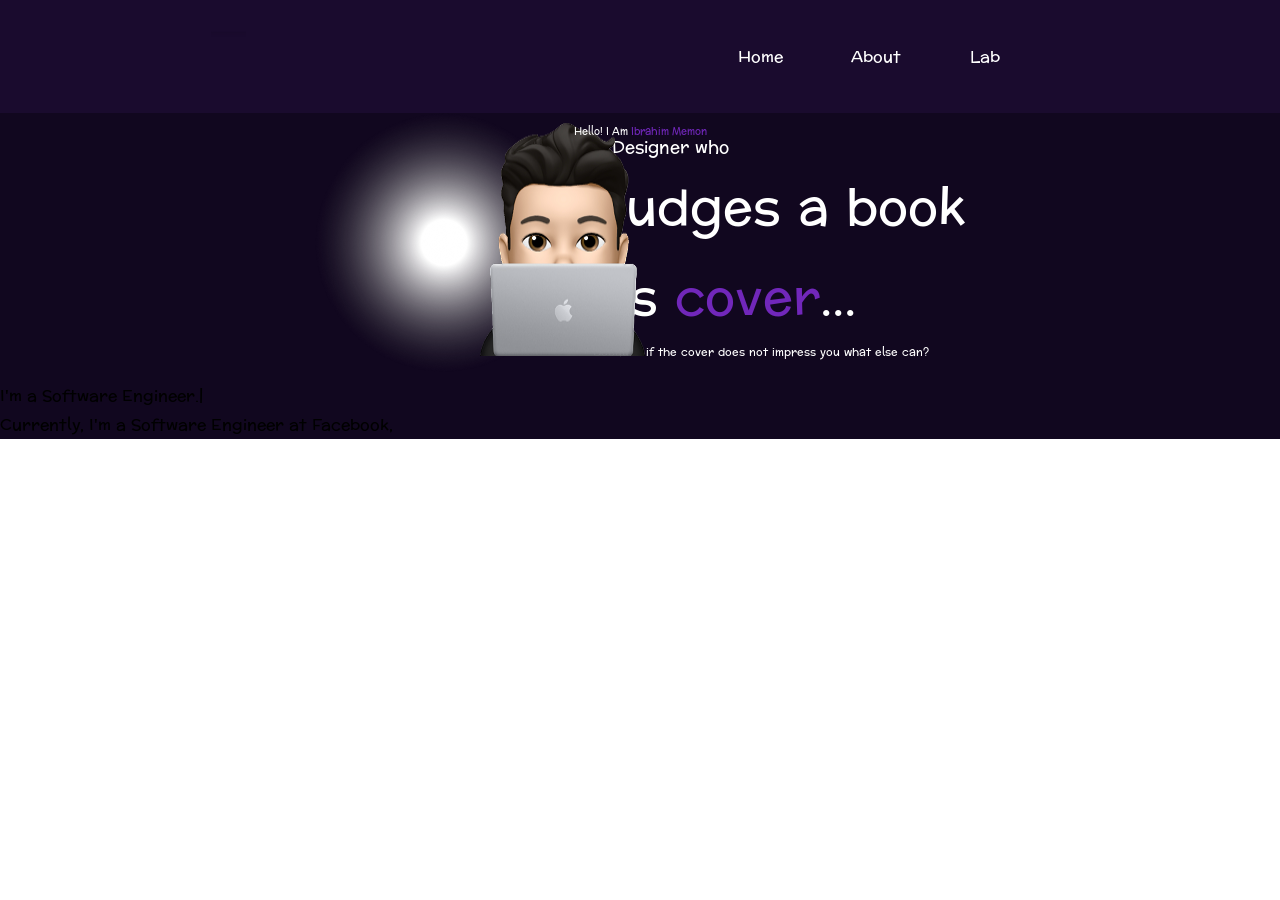
==== index.html @ 058b77a1 "item hh" ====
<!doctype html>
<html lang="en">
  <head>
    <meta charset="UTF-8" />
    <meta name="viewport" content="width=device-width, initial-scale=1.0" />
    <link rel="stylesheet" href="/main.css" />
    <title>Document</title>
  </head>
  <body>
    <div id="header">   </div>
    <div id="banner">   </div>

    <main class="main-box">
      <div class="item-main">
        <div class="item-text">I'm a Software Engineer.|</div>
        <div class="item-text2">
          Currently, I'm a Software Engineer at Facebook,
        </div>
      </div>
    </main>
    <script>
      async function loadComponent(id, file) {
        const res = await fetch(`components/${file}`);
        const html = await res.text();
        document.getElementById(id).innerHTML = html;
      }
      loadComponent("header", "header.html");
      loadComponent("banner", "banner.html");
    </script>
  </body>
</html>
---- main.css ----
@import url(/style/banner.css);
@import url(./style/header.css);

.main-box{
    width: 100%;
    background-color: #11071F;
}
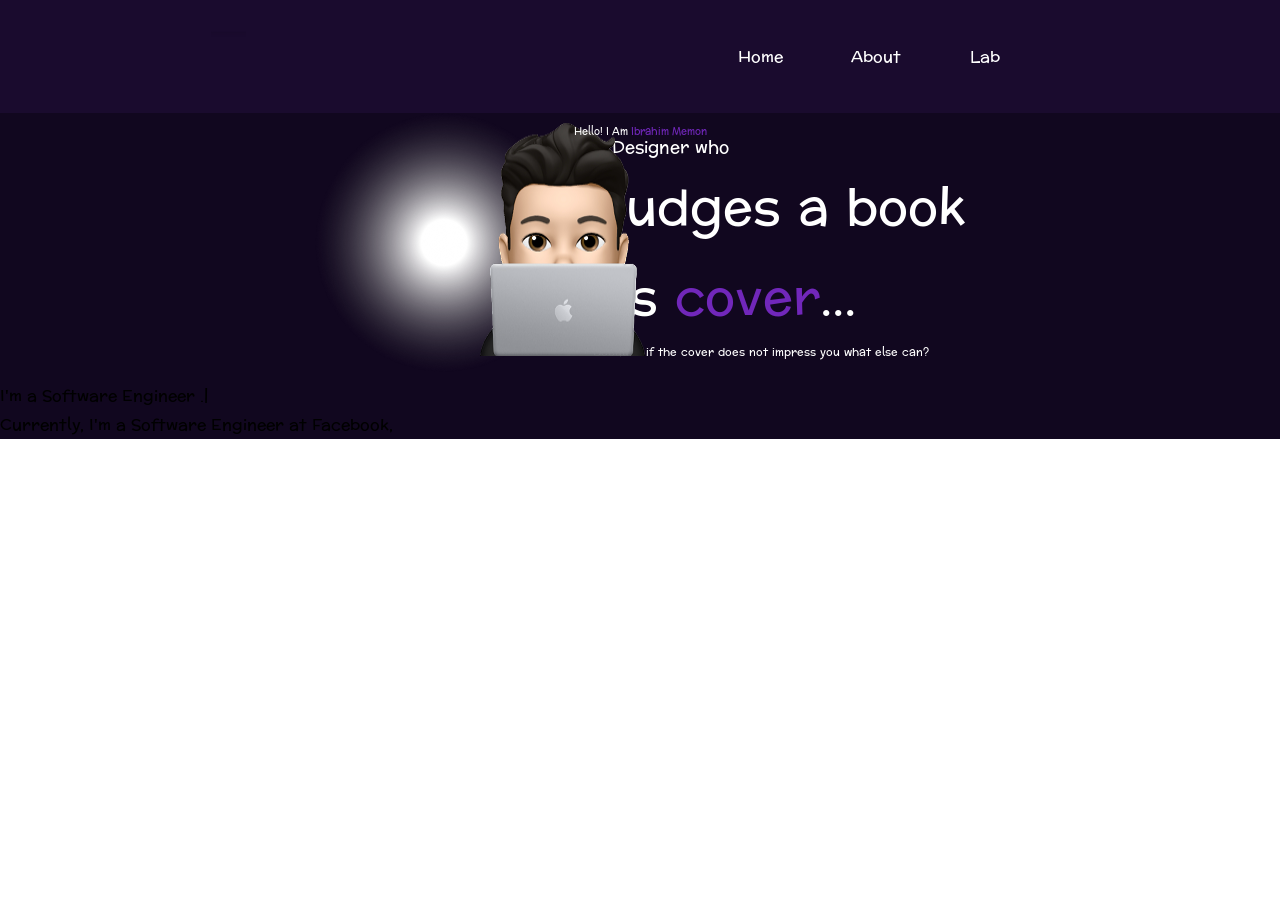
==== commit 96cc60f2: "first commit" ====
--- a/index.html
+++ b/index.html
@@ -3,16 +3,16 @@
   <head>
     <meta charset="UTF-8" />
     <meta name="viewport" content="width=device-width, initial-scale=1.0" />
-    <link rel="stylesheet" href="/main.css" />
+    <link rel="stylesheet" href="/main.css" />  
     <title>Document</title>
   </head>
   <body>
-    <div id="header">   </div>
-    <div id="banner">   </div>
+    <div id="header"> </div>
+    <div id="banner">  </div>
 
     <main class="main-box">
       <div class="item-main">
-        <div class="item-text">I'm a Software Engineer.|</div>
+        <div class="item-text">I'm a Software Engineer  .| </div>
         <div class="item-text2">
           Currently, I'm a Software Engineer at Facebook,
         </div>
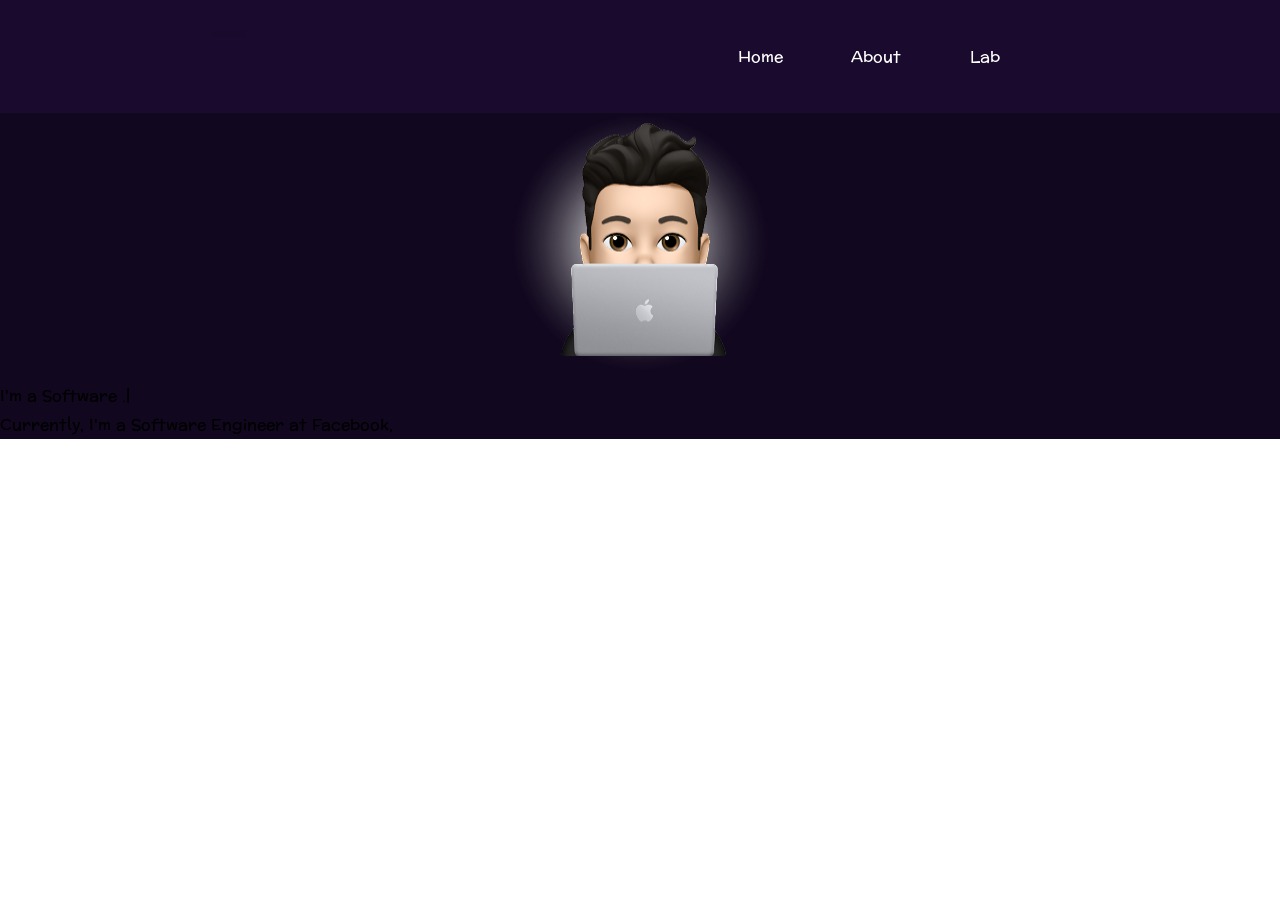
==== commit 9efef150: "first commit" ====
--- a/index.html
+++ b/index.html
@@ -12,7 +12,7 @@
 
     <main class="main-box">
       <div class="item-main">
-        <div class="item-text">I'm a Software Engineer  .| </div>
+        <div class="item-text">I'm a Software     .| </div>
         <div class="item-text2">
           Currently, I'm a Software Engineer at Facebook,
         </div>
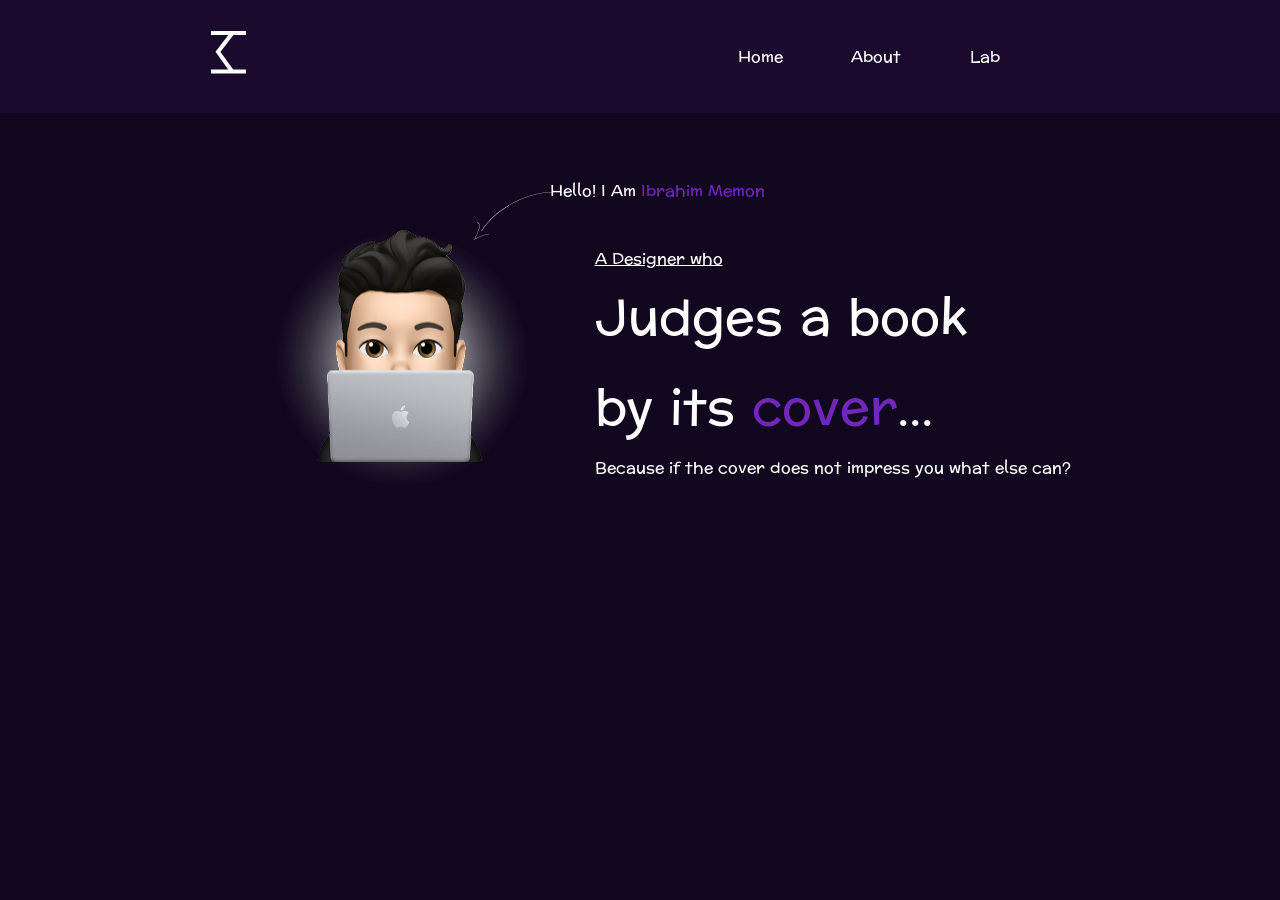
==== commit e059d137: "baner portfolio" ====
--- a/index.html
+++ b/index.html
@@ -10,14 +10,6 @@
     <div id="header"> </div>
     <div id="banner">  </div>
 
-    <main class="main-box">
-      <div class="item-main">
-        <div class="item-text">I'm a Software     .| </div>
-        <div class="item-text2">
-          Currently, I'm a Software Engineer at Facebook,
-        </div>
-      </div>
-    </main>
     <script>
       async function loadComponent(id, file) {
         const res = await fetch(`components/${file}`);
--- a/main.css
+++ b/main.css
@@ -4,4 +4,11 @@
 .main-box{
     width: 100%;
     background-color: #11071F;
+    
 }
+
+body{
+    width: 100vw;
+    height: 100vh;
+    background-color: #11071F;
+}
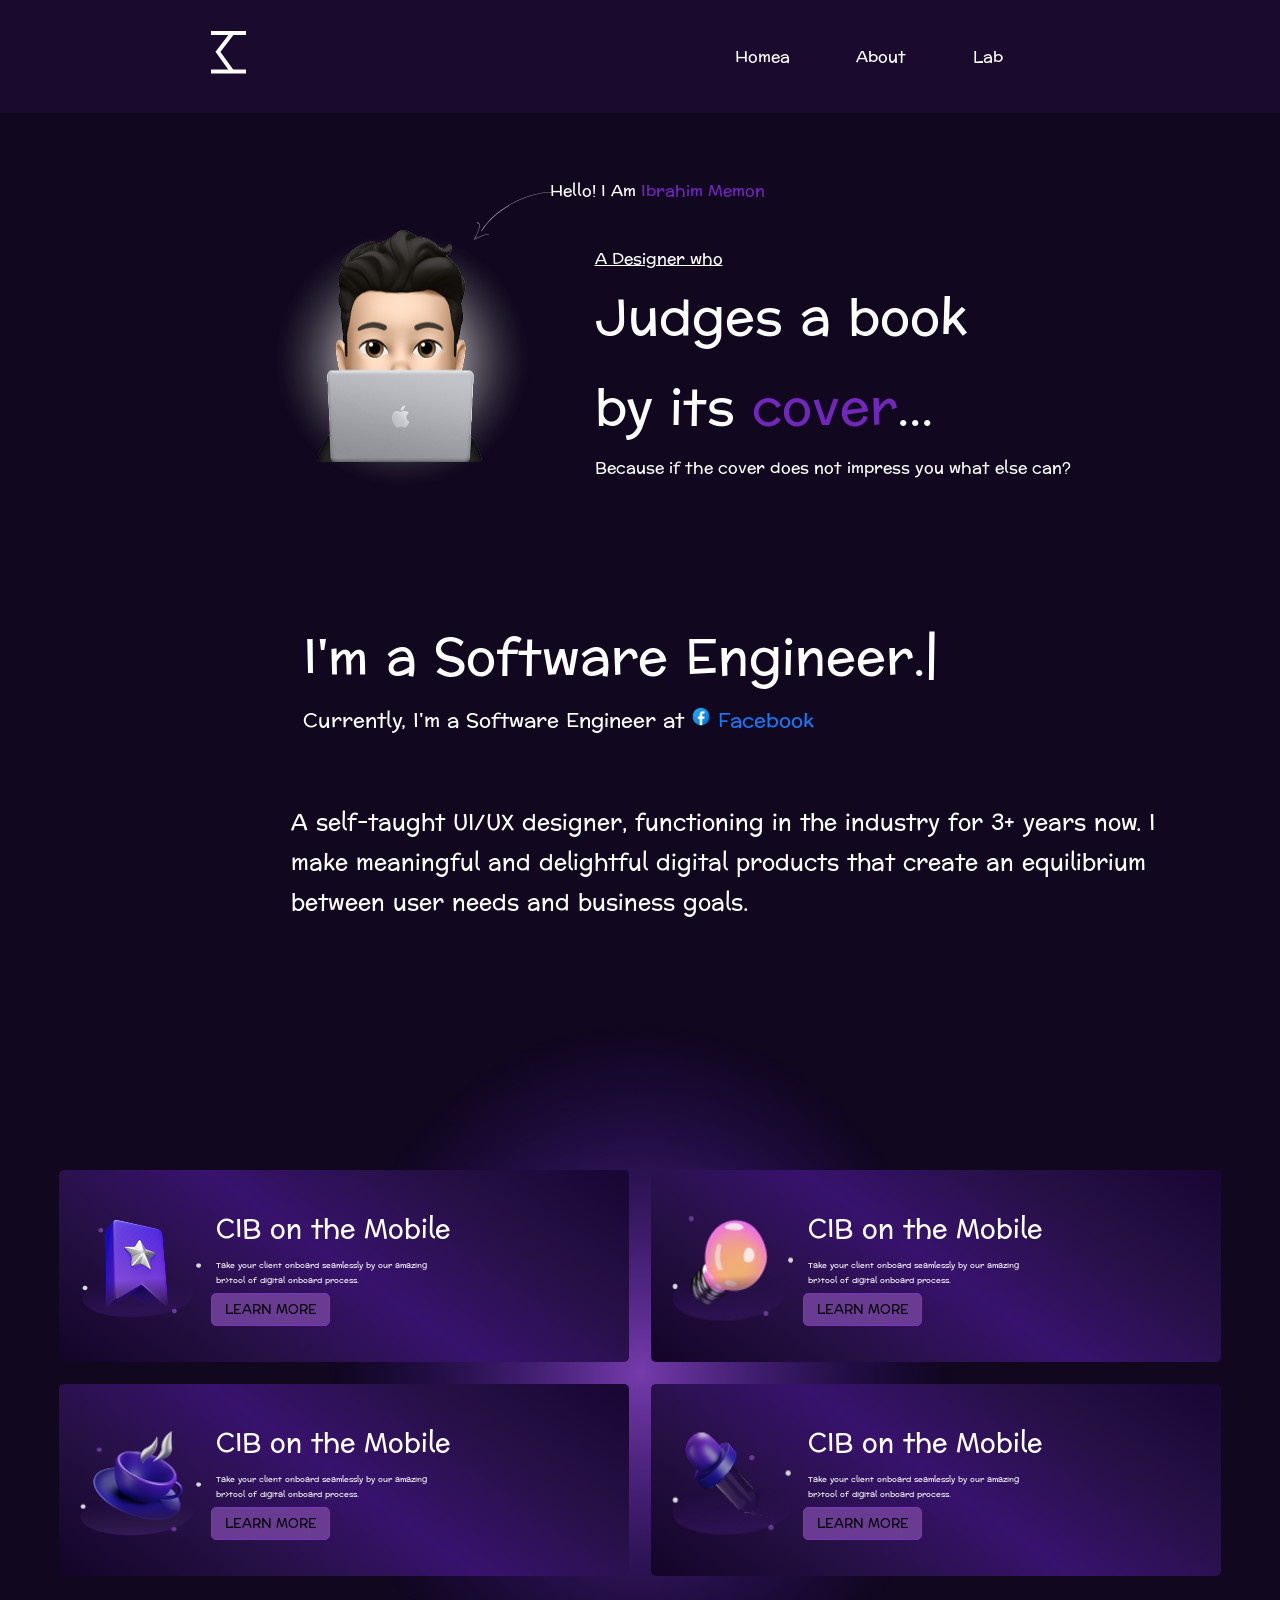
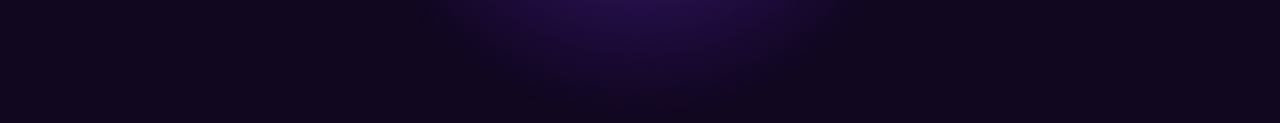
==== commit fc1d1872: "baner portfolio" ====
--- a/index.html
+++ b/index.html
@@ -9,6 +9,7 @@
   <body>
     <div id="header"> </div>
     <div id="banner">  </div>
+    <div id="main"></div>
 
     <script>
       async function loadComponent(id, file) {
@@ -18,6 +19,7 @@
       }
       loadComponent("header", "header.html");
       loadComponent("banner", "banner.html");
+      loadComponent("main", "main.html");
     </script>
   </body>
 </html>
--- a/main.css
+++ b/main.css
@@ -1,14 +1,98 @@
 @import url(/style/banner.css);
 @import url(./style/header.css);
 
-.main-box{
-    width: 100%;
+
+body ,html{
+
+   height: 100%;
+
+}
+
+#main{
     background-color: #11071F;
+    display: flex;
+    flex-direction: column;
+    justify-content: space-evenly;
+    align-items: center;
+}
+
+
+
+.Engineer{
+  width: 674px; 
+    height: 90px;
+    color: #fff;
+    font-size: 50px;
+    width: 674px;
+
+}
+.Engineer p{
+    font-size: 20px;
+}
+.Engineer span{
+    color: #1877F2;
+}
+
+.pragraf{
+   
+    width: 890px;
+    height: 120px;
+    font-size: 22px;
+    color: #fff;
+    margin-top: 100px;
+    margin-left: 15%;
+
+
+}
+
+.radial{
+   width: 625px;
+    height: 700px;
+    background-image: url(/imgs/Gradient.png);
+    background-size: cover;
+    display: flex;
+    align-items: center;
+    margin-top: 100px;
+    position: relative;
+    justify-content: space-evenly;
+    flex-direction: column;
+}
+
+.continer{
+    display: grid;
+    grid-template-columns: repeat(2 ,1fr);
+    grid-template-rows: repeat(2 ,1fr);
+    gap: 22px;
+    top: 20%;
+
+}
+.item{
+    width: 570px;
+    height: 192px;
+    background-color: #1877F2;
+    border-radius: 5px;
+    display: flex;
+    align-items: center;
+    gap: 10px;
+    color: #fff;
+    background: linear-gradient(35deg , #130428 , #251043 , #38126D , #261045 ,#190634);
+    padding: 20px;
+
+}
+
+.item label{
+    font-size: 26px;
+    padding: 5px;
     
 }
+.item p{
+    font-size: 8px;
+    padding: 5px;
+}
 
-body{
-    width: 100vw;
-    height: 100vh;
-    background-color: #11071F;
-}
+.item button{
+    width: 119px;
+    height: 33px;
+    border: solid 1px #7b34bd;
+    border-radius: 5px;
+    background-color: #693B93;}
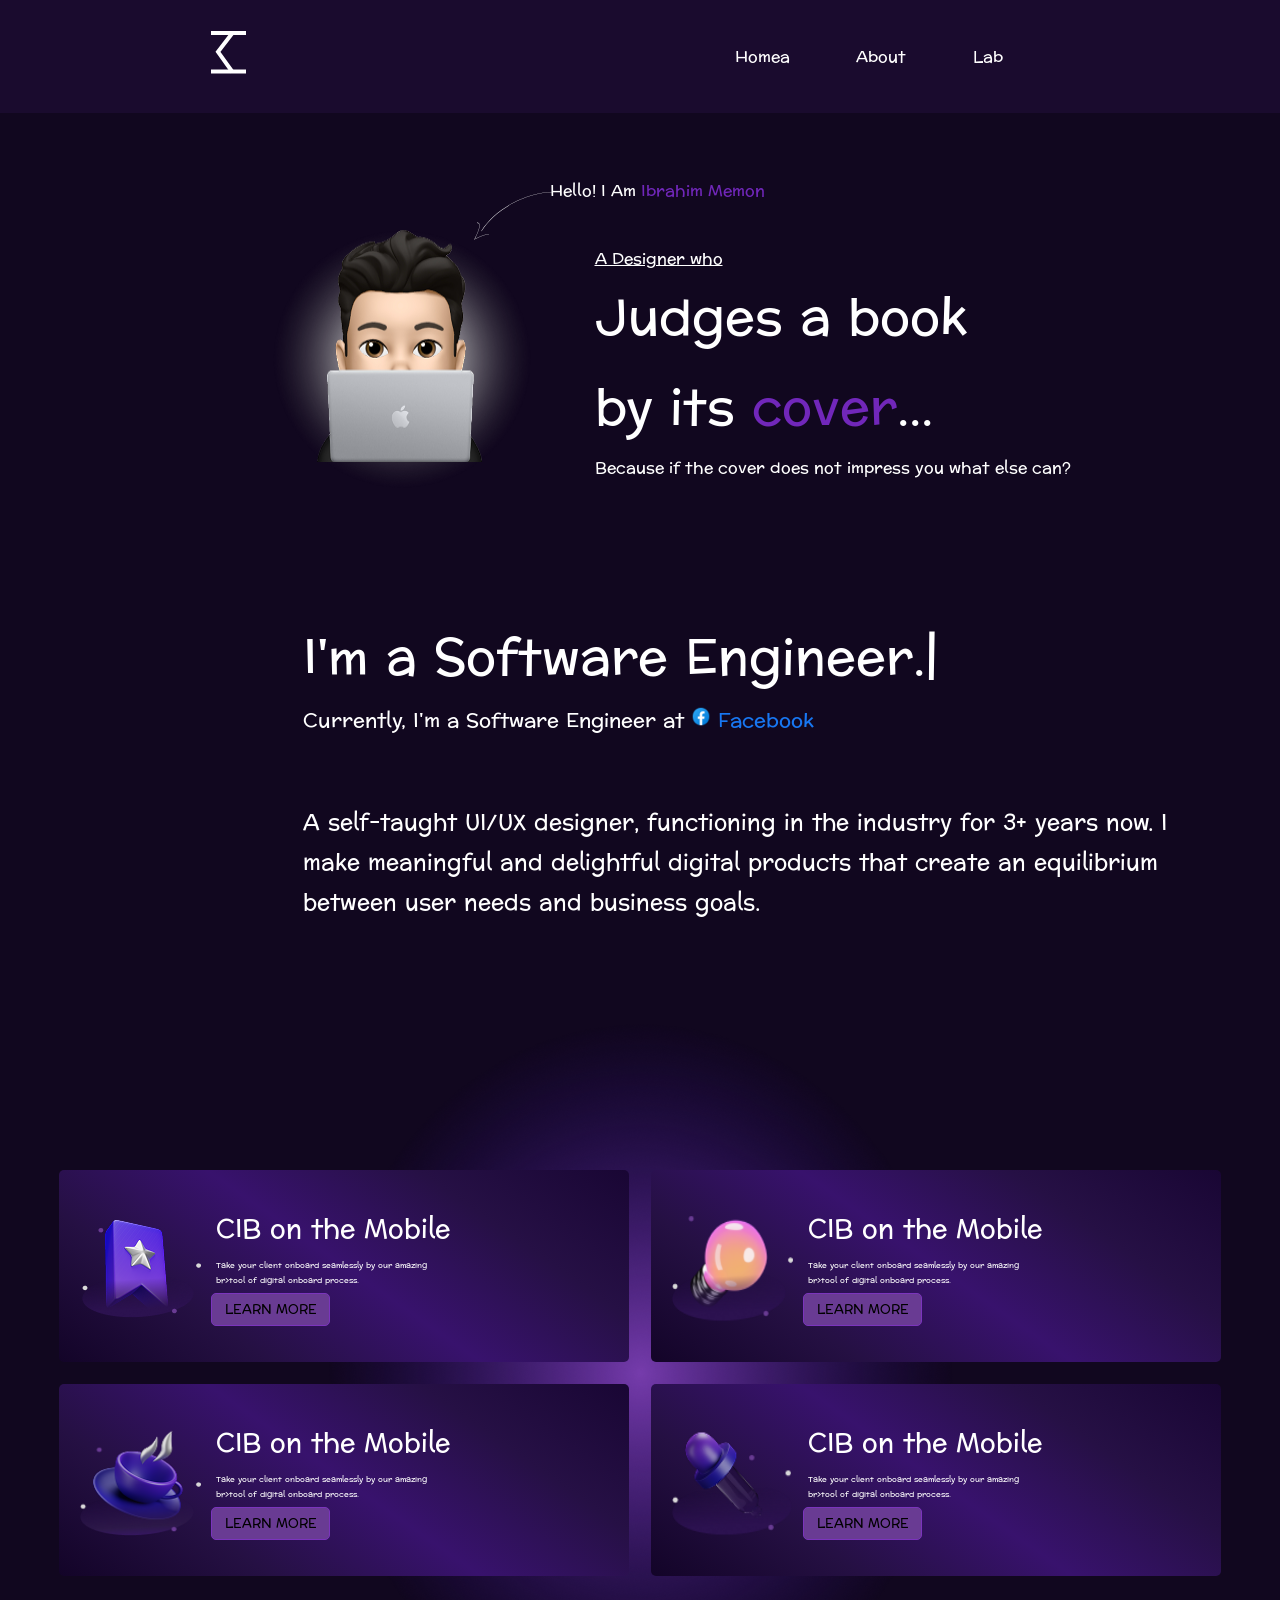
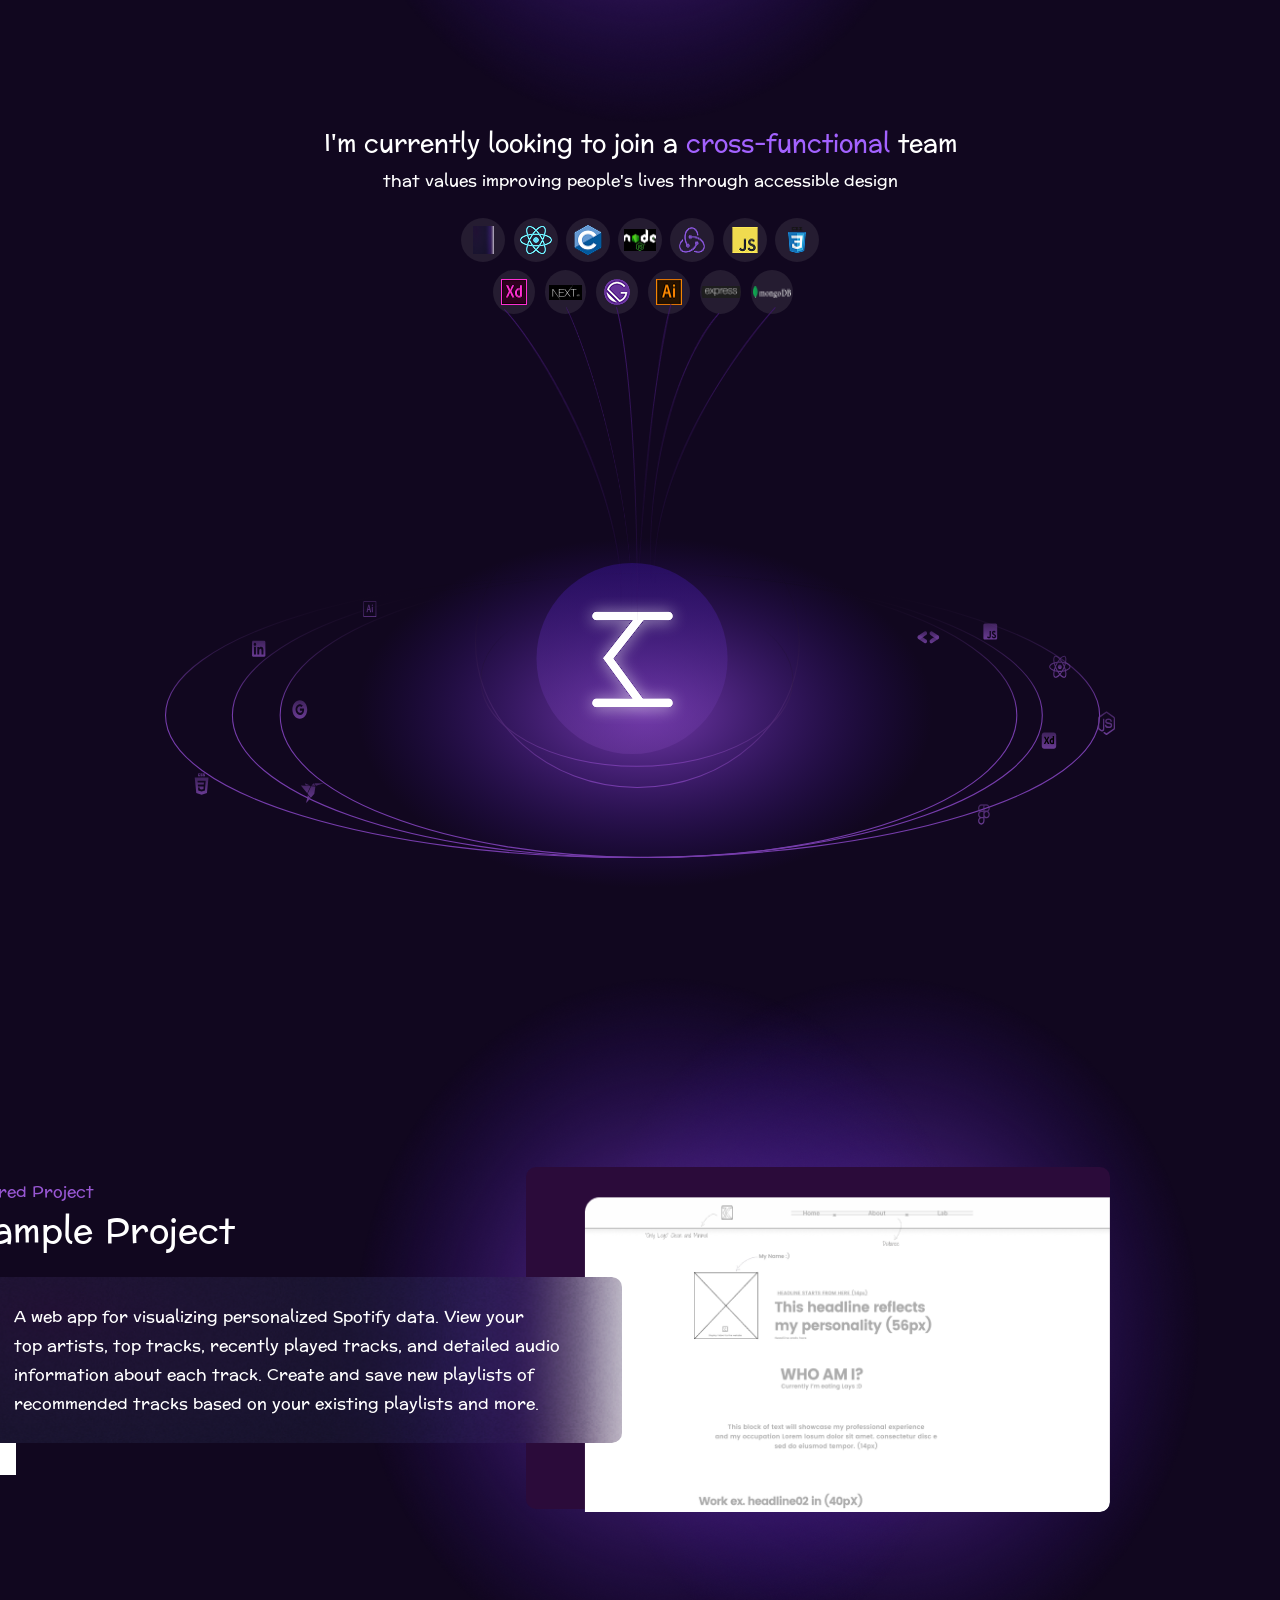
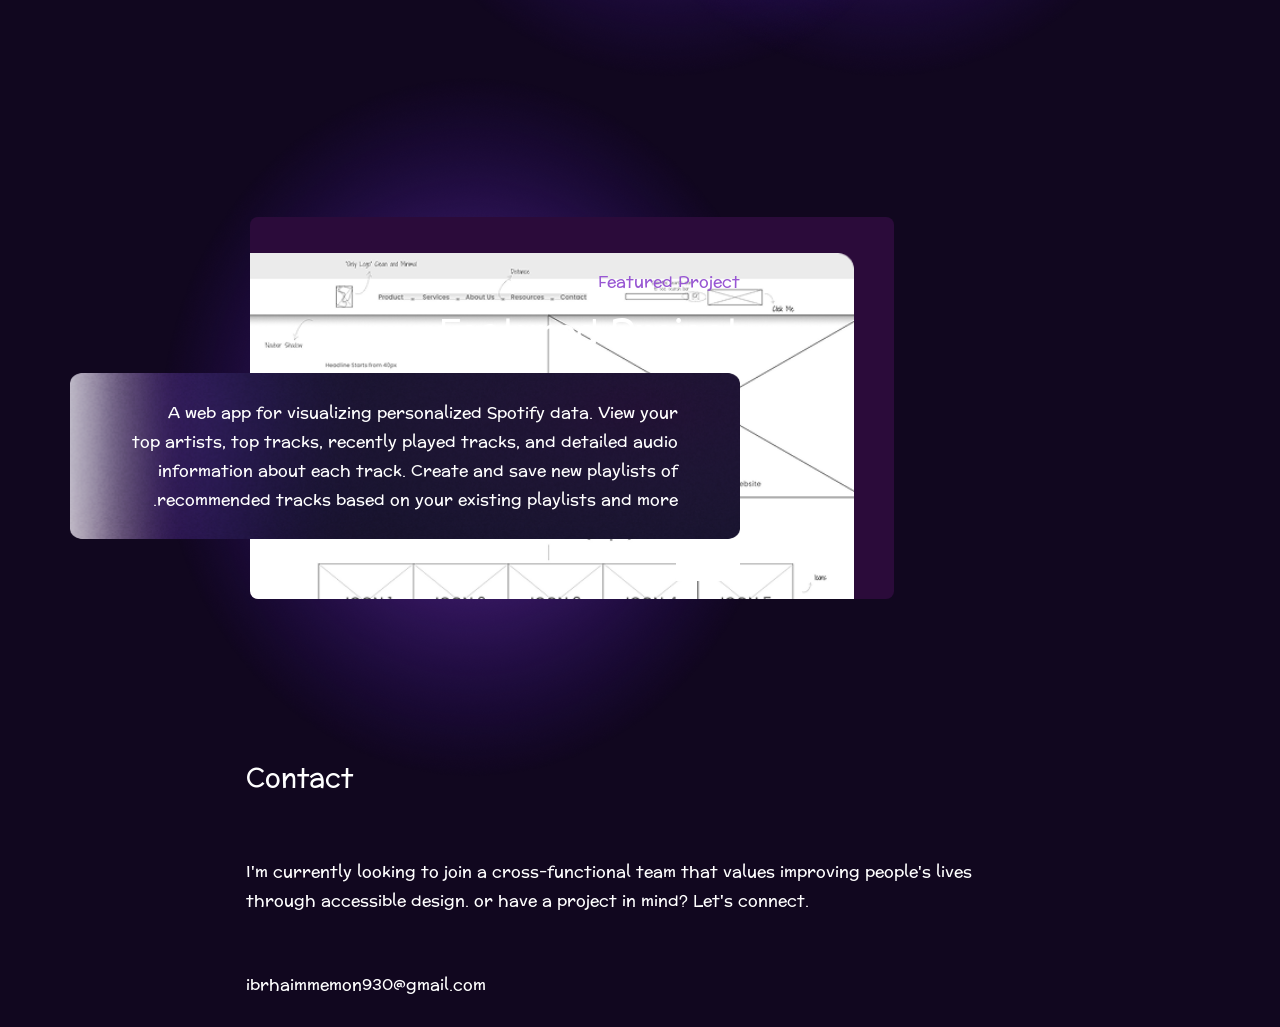
==== commit 3e5f9ddb: "footer" ====
--- a/index.html
+++ b/index.html
@@ -10,6 +10,7 @@
     <div id="header"> </div>
     <div id="banner">  </div>
     <div id="main"></div>
+    
 
     <script>
       async function loadComponent(id, file) {
@@ -20,6 +21,7 @@
       loadComponent("header", "header.html");
       loadComponent("banner", "banner.html");
       loadComponent("main", "main.html");
+      
     </script>
   </body>
 </html>
--- a/main.css
+++ b/main.css
@@ -7,8 +7,13 @@
    height: 100%;
 
 }
-
+*{
+    padding: 0;
+    margin: 0;
+    box-sizing: border-box;
+}
 #main{
+    width: 100%;
     background-color: #11071F;
     display: flex;
     flex-direction: column;
@@ -16,6 +21,16 @@
     align-items: center;
 }
 
+@font-face {
+    font-family:poppins;
+
+    src: url("/fonts/Poppins-SemiBold.ttf");
+}
+
+@font-face {
+    font-family: pop;
+    src: url("/fonts/Poppins-SemiBold.ttf")
+}
 
 
 .Engineer{
@@ -40,7 +55,7 @@
     font-size: 22px;
     color: #fff;
     margin-top: 100px;
-    margin-left: 15%;
+    margin-left: 216px;
 
 
 }
@@ -95,4 +110,324 @@
     height: 33px;
     border: solid 1px #7b34bd;
     border-radius: 5px;
-    background-color: #693B93;}+    background-color: #693B93;}
+
+
+
+
+    .boxjs{
+            width: 895px;
+    height: 754px;
+    position: relative;
+    display: flex;
+    flex-direction: column;
+    align-items: center;
+    }
+    .tex-pragf{
+        width: 662px;
+        height: 65px;
+        color: #fff;
+        text-align: center;
+        font-size: 24px;
+    }
+    .tex-pragf span{
+        color: #A362FF;
+    }
+
+    .tex-pragf2{
+        font-size: 16px;
+    }
+
+    .item-logo-js{
+        width: 374px;
+        height: 104px;
+        
+        margin-top: 30px;
+            display: flex;
+    justify-content: space-evenly;
+    position: relative;
+
+    }
+
+    .back-logo{
+        width: 44px;
+        height: 44px;
+        border: none;
+        border-radius: 100%;
+        background-color: #251C31;
+        display: flex;
+    align-items: center;
+    justify-content: space-evenly;
+    position: relative;
+       
+
+    }
+
+    .logo-postion-main{
+ display: flex;
+        align-items: center;
+        justify-content: space-around;
+    }
+
+
+    .item-logo-part2{
+       display: flex;
+    width: 300px;
+    
+    position: absolute;
+    left: 40px;
+    gap: 10px;
+    top: 52px;
+    justify-content: space-evenly;
+}
+    .absolute-line{
+        
+        position: absolute;
+    top: 96px;
+    right: 29%;
+
+    }
+    .logo-line{
+       position: absolute;
+    top: 90px;
+    right: 206px;
+    }
+
+    .logo-line2{
+    position: absolute;
+    top: 88px;
+    right: 196px;
+    }
+
+    .logo-line3{
+     position: absolute;
+  top: 88px;
+    right: 190px;
+    }
+
+    .logo-line4{
+        position: absolute;
+    top: 85px;
+    right: 156px;
+}
+    
+    .logo-line5{
+        position: absolute;
+    top: 94px;
+    right: 108px;
+    }
+
+
+    .logo-line6{
+        position: absolute;
+    top: 88px;
+    right: 52px;
+    }
+
+
+    .grup-main{
+        padding-top: 130px;
+    }
+
+    .gradial-logo{
+      
+    width: 250px;
+    height: 250px;
+    background-color: #693B93;
+    border: none;
+    border-radius: 100%;
+    position: absolute;
+    top: 230px;
+    right: 36%;
+    }
+
+    #logo-main{
+        position: absolute;
+    top: 40%;
+    right: 43%;
+    }
+
+    .exampel{
+        width: 100%;
+      margin-top: 100px;
+      position: relative;
+    }
+
+    .item-exampel{
+        width: 100%;
+  display: flex;
+        flex-direction: row-reverse;justify-content: flex-start;
+        padding-right: 80px;
+        
+        position: relative;
+    }
+
+      .exa-img{
+        position: absolute;
+        right: 300px;
+    }
+    
+
+    .box-scrinshot{
+         width: 584px;
+        height: 342px;
+        border: none;
+        border-radius: 10px;
+         background-color: #2B0B3A; 
+         position: absolute;
+         top: 190px;
+         right: 170px;
+         z-index: 1;
+         display: flex;
+         flex-direction: row-reverse;
+    }
+
+    .box-scrinshot img{
+        
+    
+        border-radius: 10px 0 10px 0;
+    }
+
+  .continer-text{
+    width: 618px;
+    height: 334px;
+    position: absolute;
+    top: 200px;
+    right: 710px;
+    z-index: 1;
+  }
+
+  .item-text-exam{
+    width: 300px;
+    height: 100px;
+  }
+  .text-info{
+    width: 143px;
+    height: 24px;
+    color: #9857D3;
+    font-size: 1rem;
+  }
+
+  .text-info2{
+    width: 288px;
+    height: 52px;
+    font-size: 34px;
+    color: #fff;
+  }
+
+  .text-blur{
+    width: 670px;
+    height: 166px;
+    color: #fff;
+    background-image: url("/imgs/Rectangle\ 1.png");
+    background-size: cover;
+    border-radius: 10px;
+     display: flex;
+    align-items: center;
+    flex-direction: column;
+    justify-content: center;
+    
+
+
+  }
+
+
+  .continer-ex{
+    width: 100%;
+    height: 650px;
+    position: relative;
+  }
+
+  .item-box{
+    position: absolute;
+    left: 160px;
+  }
+
+  .continer-img{
+   left: 90px;
+    width: 644px;
+    height: 382px;
+    background-color: #2B0B3A;
+    
+    border-radius: 8px;
+    position: absolute;
+    top: 140px;
+        padding: 36px 40px 0 0;
+  }
+
+  .box-pargraf{
+    width: 670px;
+    height: 330px;
+    position: absolute;
+    top: 190px;
+    right: 540px;
+    direction: rtl;
+    display: flex;
+    flex-direction: column;
+    gap: 10px;
+}
+  
+
+  .titr1{
+    width: 142px;
+    height: 24px;
+    color: #9857D3;
+  }
+  .titr2{
+
+    font-size: 34px;
+    color: #fff;
+  }
+
+
+   .text-blur2{
+    width: 670px;
+    height: 166px;
+    position: relative;
+    border-radius: 10px;
+    display: flex;
+    align-items: center;
+    justify-content: center;
+    overflow: hidden;
+}
+
+.text-blur2::before{
+    content: "";
+    position: absolute;
+    inset: 0;
+    background-image: url("/imgs/Rectangle 1.png");
+    background-size: cover;
+    background-position: center;
+    transform: scaleX(-1); /* برعکس کردن فقط بک‌گراند */
+    z-index: 0;
+}
+
+.p-text{
+    position: relative;
+    z-index: 1;
+    color: #fff;
+}
+.footerr{
+    width: 100%;
+    height: 300px;
+    color: #fff;
+   
+}
+
+ 
+
+.titrcontant{
+    font-size: 26px;
+}
+
+.item-footer{
+    font-size: 1rem;
+}
+
+.footer-position{
+    height: 300px;
+    position: absolute;
+    left: 246px;display: flex;
+    flex-direction: column;
+    justify-content: space-around;
+}
